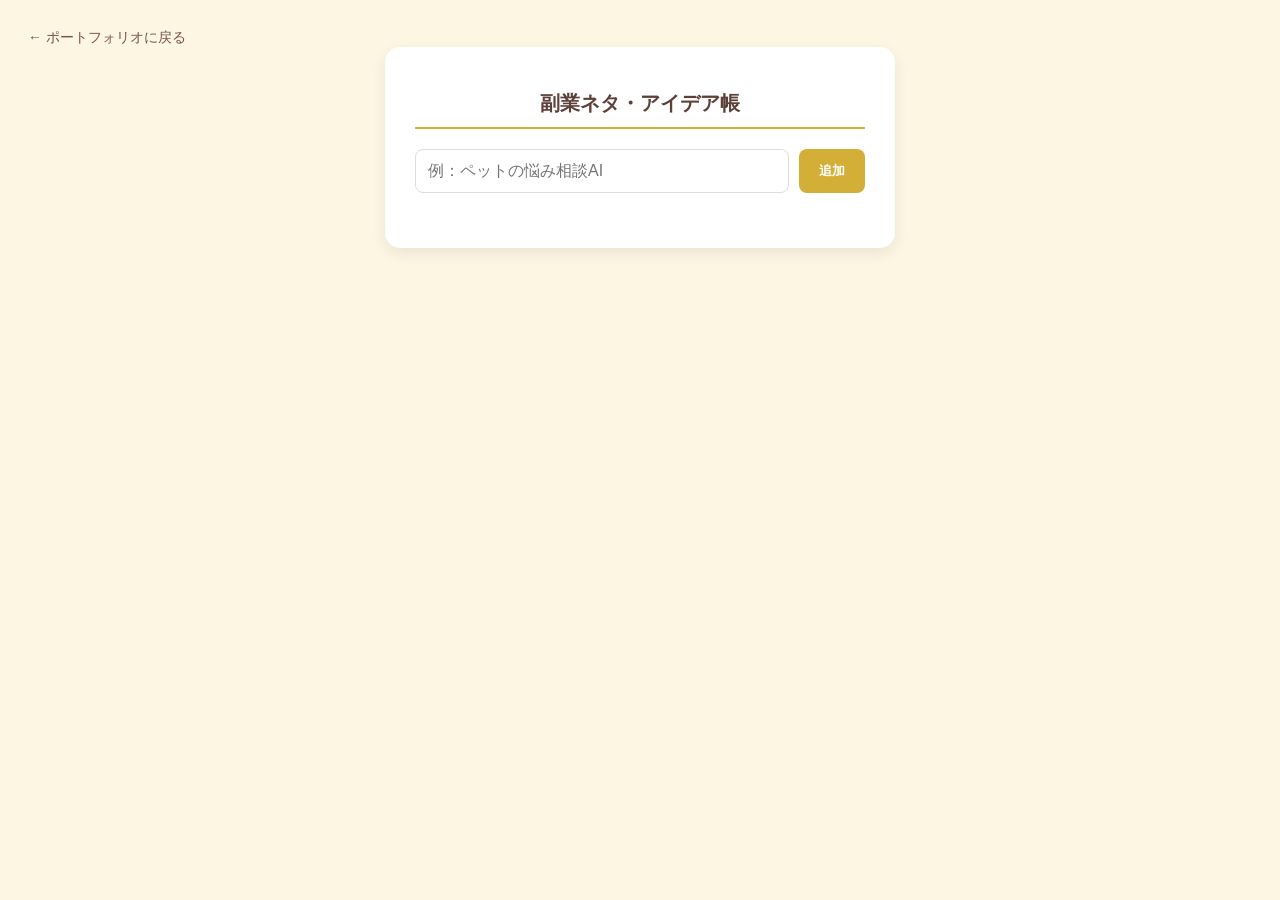
==== idea.html @ 679b63da "Add files via upload" ====
<!DOCTYPE html>
<html lang="ja">
<head>
    <meta charset="UTF-8">
    <title>副業ネタ・アイデア帳</title>
    <style>
        body { font-family: sans-serif; padding: 20px; background: #fdf6e3; color: #5d4037; }
        .container { max-width: 450px; margin: auto; background: white; padding: 30px; border-radius: 15px; box-shadow: 0 5px 15px rgba(0,0,0,0.08); }
        h1 { font-size: 20px; text-align: center; border-bottom: 2px solid #d3af37; padding-bottom: 10px; }
        .input-group { display: flex; gap: 10px; margin-top: 20px; }
        input { flex-grow: 1; padding: 12px; border: 1px solid #ddd; border-radius: 8px; font-size: 16px; }
        .add-btn { padding: 10px 20px; background: #d3af37; color: white; border: none; border-radius: 8px; cursor: pointer; font-weight: bold; }
        .idea-list { margin-top: 25px; }
        .idea-item { background: #fff9c4; padding: 15px; margin-bottom: 10px; border-radius: 8px; display: flex; justify-content: space-between; align-items: center; border-left: 5px solid #fbc02d; animation: fadeIn 0.5s; }
        .delete-btn { background: #e74c3c; color: white; border: none; border-radius: 5px; padding: 5px 10px; cursor: pointer; font-size: 12px; }
        @keyframes fadeIn { from { opacity: 0; transform: translateY(10px); } to { opacity: 1; transform: translateY(0); } }
    </style>
</head>
<body>

<a href="portfolio.html" style="text-decoration:none; color:#795548; font-size: 14px;">← ポートフォリオに戻る</a>

<div class="container">
    <h1>副業ネタ・アイデア帳</h1>
    
    <div class="input-group">
        <input type="text" id="ideaInput" placeholder="例：ペットの悩み相談AI">
        <button class="add-btn" onclick="addIdea()">追加</button>
    </div>

    <div id="ideaList" class="idea-list">
        </div>
</div>

<script>
function addIdea() {
    const input = document.getElementById('ideaInput');
    const list = document.getElementById('ideaList');
    
    if (input.value.trim() === "") return;

    // 1. 新しいアイデアの「カード」を作成
    const div = document.createElement('div');
    div.className = 'idea-item';
    
    // 2. カードの中身（文字と削除ボタン）を作る
    div.innerHTML = `
        <span>${input.value}</span>
        <button class="delete-btn" onclick="this.parentElement.remove()">削除</button>
    `;

    // 3. リストの一番上に追加する
    list.prepend(div);

    // 4. 入力欄を空にする
    input.value = "";
}
</script>

</body>
</html>
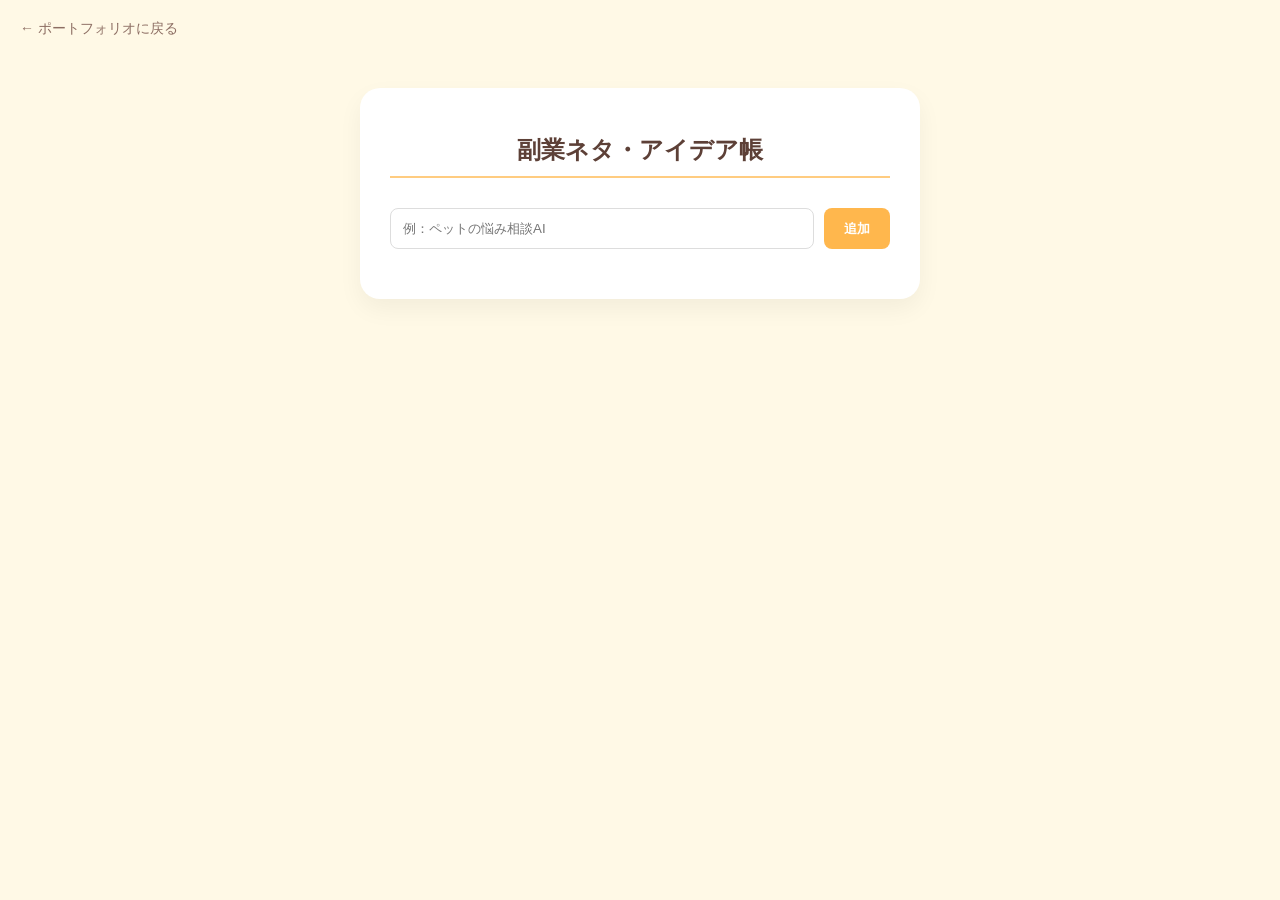
==== commit fbf2f8d1: "Update idea.html" ====
--- a/idea.html
+++ b/idea.html
@@ -4,58 +4,78 @@
     <meta charset="UTF-8">
     <title>副業ネタ・アイデア帳</title>
     <style>
-        body { font-family: sans-serif; padding: 20px; background: #fdf6e3; color: #5d4037; }
-        .container { max-width: 450px; margin: auto; background: white; padding: 30px; border-radius: 15px; box-shadow: 0 5px 15px rgba(0,0,0,0.08); }
-        h1 { font-size: 20px; text-align: center; border-bottom: 2px solid #d3af37; padding-bottom: 10px; }
-        .input-group { display: flex; gap: 10px; margin-top: 20px; }
-        input { flex-grow: 1; padding: 12px; border: 1px solid #ddd; border-radius: 8px; font-size: 16px; }
-        .add-btn { padding: 10px 20px; background: #d3af37; color: white; border: none; border-radius: 8px; cursor: pointer; font-weight: bold; }
-        .idea-list { margin-top: 25px; }
-        .idea-item { background: #fff9c4; padding: 15px; margin-bottom: 10px; border-radius: 8px; display: flex; justify-content: space-between; align-items: center; border-left: 5px solid #fbc02d; animation: fadeIn 0.5s; }
-        .delete-btn { background: #e74c3c; color: white; border: none; border-radius: 5px; padding: 5px 10px; cursor: pointer; font-size: 12px; }
-        @keyframes fadeIn { from { opacity: 0; transform: translateY(10px); } to { opacity: 1; transform: translateY(0); } }
+        body { font-family: sans-serif; background-color: #fff9e6; margin: 0; padding: 20px; color: #5d4037; }
+        .container { max-width: 500px; margin: 50px auto; background: white; padding: 30px; border-radius: 20px; box-shadow: 0 10px 25px rgba(0,0,0,0.05); }
+        h1 { text-align: center; font-size: 24px; margin-bottom: 30px; border-bottom: 2px solid #ffcc80; padding-bottom: 10px; }
+        .input-group { display: flex; gap: 10px; margin-bottom: 20px; }
+        input { flex-grow: 1; padding: 12px; border: 1px solid #ddd; border-radius: 8px; outline: none; }
+        .btn-add { background-color: #ffb74d; color: white; border: none; padding: 10px 20px; border-radius: 8px; cursor: pointer; font-weight: bold; }
+        .idea-list { list-style: none; padding: 0; }
+        .idea-item { display: flex; justify-content: space-between; align-items: center; padding: 12px; border-bottom: 1px solid #eee; background: #fff; margin-bottom: 5px; border-radius: 5px; }
+        .btn-del { background-color: #ef5350; color: white; border: none; padding: 5px 10px; border-radius: 5px; cursor: pointer; font-size: 12px; }
+        .back-link { display: block; margin-bottom: 20px; text-decoration: none; color: #8d6e63; font-size: 14px; }
     </style>
 </head>
 <body>
 
-<a href="portfolio.html" style="text-decoration:none; color:#795548; font-size: 14px;">← ポートフォリオに戻る</a>
+<a href="portfolio.html" class="back-link">← ポートフォリオに戻る</a>
 
 <div class="container">
     <h1>副業ネタ・アイデア帳</h1>
-    
     <div class="input-group">
         <input type="text" id="ideaInput" placeholder="例：ペットの悩み相談AI">
-        <button class="add-btn" onclick="addIdea()">追加</button>
+        <button class="btn-add" onclick="addIdea()">追加</button>
     </div>
-
-    <div id="ideaList" class="idea-list">
-        </div>
+    <ul id="ideaList" class="idea-list"></ul>
 </div>
 
 <script>
-function addIdea() {
-    const input = document.getElementById('ideaInput');
-    const list = document.getElementById('ideaList');
-    
-    if (input.value.trim() === "") return;
+    // 1. 画面を開いた時に保存されたデータを読み込む
+    window.onload = function() {
+        const savedIdeas = JSON.parse(localStorage.getItem('myIdeas')) || [];
+        savedIdeas.forEach(idea => displayIdea(idea));
+    };
 
-    // 1. 新しいアイデアの「カード」を作成
-    const div = document.createElement('div');
-    div.className = 'idea-item';
-    
-    // 2. カードの中身（文字と削除ボタン）を作る
-    div.innerHTML = `
-        <span>${input.value}</span>
-        <button class="delete-btn" onclick="this.parentElement.remove()">削除</button>
-    `;
+    // 2. アイデアを追加する
+    function addIdea() {
+        const input = document.getElementById('ideaInput');
+        const text = input.value.trim();
+        if (text === "") return;
 
-    // 3. リストの一番上に追加する
-    list.prepend(div);
+        displayIdea(text);
+        saveIdea(text);
+        input.value = "";
+    }
 
-    // 4. 入力欄を空にする
-    input.value = "";
-}
+    // 3. 画面に表示する
+    function displayIdea(text) {
+        const list = document.getElementById('ideaList');
+        const li = document.createElement('li');
+        li.className = 'idea-item';
+        li.innerHTML = `
+            <span>${text}</span>
+            <button class="btn-del" onclick="removeIdea(this, '${text}')">削除</button>
+        `;
+        list.appendChild(li);
+    }
+
+    // 4. ブラウザに保存する
+    function saveIdea(text) {
+        const savedIdeas = JSON.parse(localStorage.getItem('myIdeas')) || [];
+        savedIdeas.push(text);
+        localStorage.setItem('myIdeas', JSON.stringify(savedIdeas));
+    }
+
+    // 5. データを削除する
+    function removeIdea(button, text) {
+        // 画面から消す
+        button.parentElement.remove();
+        // 保存データから消す
+        let savedIdeas = JSON.parse(localStorage.getItem('myIdeas')) || [];
+        savedIdeas = savedIdeas.filter(idea => idea !== text);
+        localStorage.setItem('myIdeas', JSON.stringify(savedIdeas));
+    }
 </script>
 
 </body>
-</html>+</html>
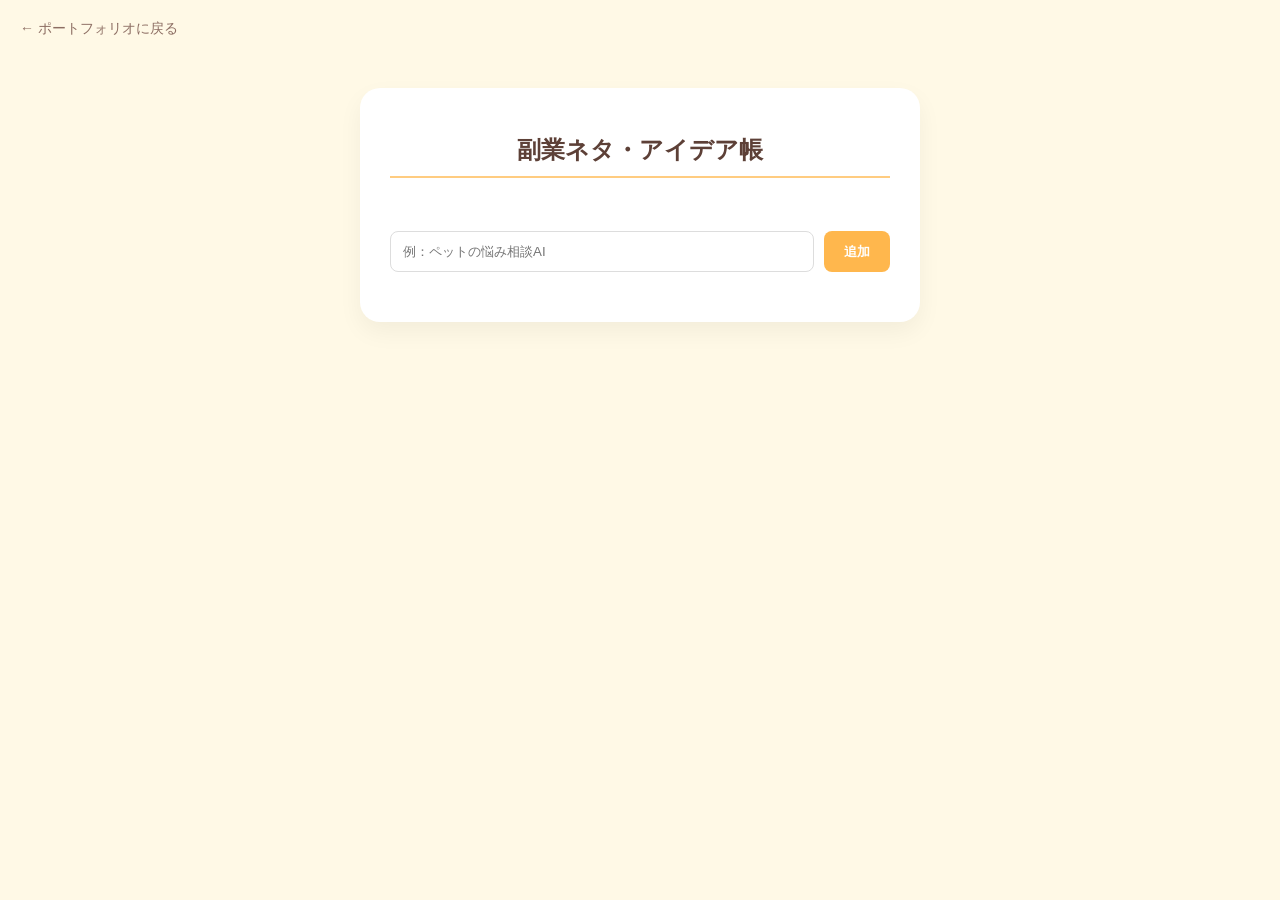
==== commit d4a4c56a: "Update idea.html" ====
--- a/idea.html
+++ b/idea.html
@@ -7,8 +7,16 @@
         body { font-family: sans-serif; background-color: #fff9e6; margin: 0; padding: 20px; color: #5d4037; }
         .container { max-width: 500px; margin: 50px auto; background: white; padding: 30px; border-radius: 20px; box-shadow: 0 10px 25px rgba(0,0,0,0.05); }
         h1 { text-align: center; font-size: 24px; margin-bottom: 30px; border-bottom: 2px solid #ffcc80; padding-bottom: 10px; }
-        .input-group { display: flex; gap: 10px; margin-bottom: 20px; }
-        input { flex-grow: 1; padding: 12px; border: 1px solid #ddd; border-radius: 8px; outline: none; }
+        .input-group { display: flex; flex-direction: column; gap: 5px; margin-bottom: 20px; }
+        .input-row { display: flex; gap: 10px; }
+        input { flex-grow: 1; padding: 12px; border: 1px solid #ddd; border-radius: 8px; outline: none; transition: 0.2s; }
+        
+        /* エラー時の入力枠 */
+        input.error { border: 2px solid #ef5350; background-color: #ffebee; }
+        
+        /* エラーメッセージ */
+        #errorMsg { color: #ef5350; font-size: 12px; height: 18px; font-weight: bold; }
+
         .btn-add { background-color: #ffb74d; color: white; border: none; padding: 10px 20px; border-radius: 8px; cursor: pointer; font-weight: bold; }
         .idea-list { list-style: none; padding: 0; }
         .idea-item { display: flex; justify-content: space-between; align-items: center; padding: 12px; border-bottom: 1px solid #eee; background: #fff; margin-bottom: 5px; border-radius: 5px; }
@@ -23,31 +31,41 @@
 <div class="container">
     <h1>副業ネタ・アイデア帳</h1>
     <div class="input-group">
-        <input type="text" id="ideaInput" placeholder="例：ペットの悩み相談AI">
-        <button class="btn-add" onclick="addIdea()">追加</button>
+        <div id="errorMsg"></div> <div class="input-row">
+            <input type="text" id="ideaInput" placeholder="例：ペットの悩み相談AI">
+            <button class="btn-add" onclick="addIdea()">追加</button>
+        </div>
     </div>
     <ul id="ideaList" class="idea-list"></ul>
 </div>
 
 <script>
-    // 1. 画面を開いた時に保存されたデータを読み込む
     window.onload = function() {
         const savedIdeas = JSON.parse(localStorage.getItem('myIdeas')) || [];
         savedIdeas.forEach(idea => displayIdea(idea));
     };
 
-    // 2. アイデアを追加する
     function addIdea() {
         const input = document.getElementById('ideaInput');
+        const errorMsg = document.getElementById('errorMsg');
         const text = input.value.trim();
-        if (text === "") return;
+
+        // 【バリデーション機能】空っぽなら警告を出す
+        if (text === "") {
+            input.classList.add('error'); // 枠を赤くする
+            errorMsg.innerText = "⚠️ アイデアを入力してください"; // 文字を出す
+            return; // 処理を中断する
+        }
+
+        // 入力があった場合はエラー表示を消す
+        input.classList.remove('error');
+        errorMsg.innerText = "";
 
         displayIdea(text);
         saveIdea(text);
         input.value = "";
     }
 
-    // 3. 画面に表示する
     function displayIdea(text) {
         const list = document.getElementById('ideaList');
         const li = document.createElement('li');
@@ -59,23 +77,14 @@
         list.appendChild(li);
     }
 
-    // 4. ブラウザに保存する
     function saveIdea(text) {
         const savedIdeas = JSON.parse(localStorage.getItem('myIdeas')) || [];
         savedIdeas.push(text);
         localStorage.setItem('myIdeas', JSON.stringify(savedIdeas));
     }
 
-    // 5. データを削除する
     function removeIdea(button, text) {
-        // 画面から消す
         button.parentElement.remove();
-        // 保存データから消す
         let savedIdeas = JSON.parse(localStorage.getItem('myIdeas')) || [];
         savedIdeas = savedIdeas.filter(idea => idea !== text);
-        localStorage.setItem('myIdeas', JSON.stringify(savedIdeas));
-    }
-</script>
-
-</body>
-</html>
+        localStorage.setItem('my
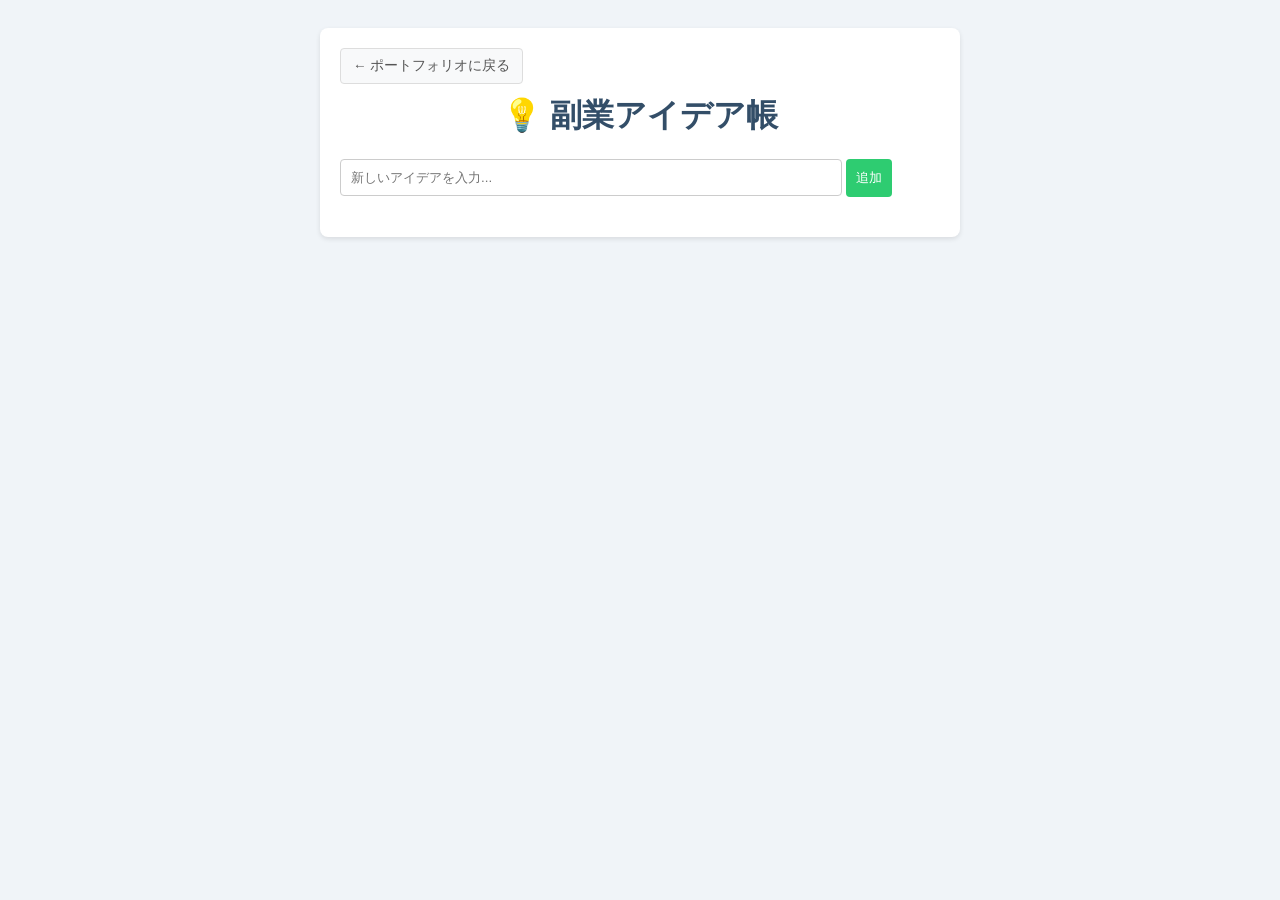
==== commit 9f480cb0: "Update idea.html" ====
--- a/idea.html
+++ b/idea.html
@@ -2,89 +2,42 @@
 <html lang="ja">
 <head>
     <meta charset="UTF-8">
-    <title>副業ネタ・アイデア帳</title>
+    <meta name="viewport" content="width=device-width, initial-scale=1.0">
+    <title>副業アイデア帳</title>
     <style>
-        body { font-family: sans-serif; background-color: #fff9e6; margin: 0; padding: 20px; color: #5d4037; }
-        .container { max-width: 500px; margin: 50px auto; background: white; padding: 30px; border-radius: 20px; box-shadow: 0 10px 25px rgba(0,0,0,0.05); }
-        h1 { text-align: center; font-size: 24px; margin-bottom: 30px; border-bottom: 2px solid #ffcc80; padding-bottom: 10px; }
-        .input-group { display: flex; flex-direction: column; gap: 5px; margin-bottom: 20px; }
-        .input-row { display: flex; gap: 10px; }
-        input { flex-grow: 1; padding: 12px; border: 1px solid #ddd; border-radius: 8px; outline: none; transition: 0.2s; }
-        
-        /* エラー時の入力枠 */
-        input.error { border: 2px solid #ef5350; background-color: #ffebee; }
-        
-        /* エラーメッセージ */
-        #errorMsg { color: #ef5350; font-size: 12px; height: 18px; font-weight: bold; }
-
-        .btn-add { background-color: #ffb74d; color: white; border: none; padding: 10px 20px; border-radius: 8px; cursor: pointer; font-weight: bold; }
-        .idea-list { list-style: none; padding: 0; }
-        .idea-item { display: flex; justify-content: space-between; align-items: center; padding: 12px; border-bottom: 1px solid #eee; background: #fff; margin-bottom: 5px; border-radius: 5px; }
-        .btn-del { background-color: #ef5350; color: white; border: none; padding: 5px 10px; border-radius: 5px; cursor: pointer; font-size: 12px; }
-        .back-link { display: block; margin-bottom: 20px; text-decoration: none; color: #8d6e63; font-size: 14px; }
+        body { font-family: sans-serif; padding: 20px; background-color: #f0f4f8; }
+        .container { max-width: 600px; margin: 0 auto; background: #fff; padding: 20px; border-radius: 8px; box-shadow: 0 2px 5px rgba(0,0,0,0.1); }
+        h1 { text-align: center; color: #334e68; margin-top: 10px; }
+        .back-link { display: inline-block; padding: 8px 12px; background-color: #f8f9fa; color: #555; text-decoration: none; border: 1px solid #ddd; border-radius: 4px; font-size: 0.85rem; }
+        input { width: 80%; padding: 10px; border: 1px solid #ccc; border-radius: 4px; }
+        button { padding: 10px; background: #2ecc71; color: white; border: none; border-radius: 4px; cursor: pointer; }
+        ul { list-style: none; padding: 0; margin-top: 20px; }
+        li { background: #f9f9f9; padding: 10px; border-bottom: 1px solid #eee; display: flex; justify-content: space-between; }
+        .delete-btn { background: #e74c3c; padding: 5px; font-size: 0.8rem; }
     </style>
 </head>
 <body>
+    <div class="container">
+        <a href="portfolio.html" class="back-link">← ポートフォリオに戻る</a>
+        <h1>💡 副業アイデア帳</h1>
+        <input type="text" id="ideaInput" placeholder="新しいアイデアを入力...">
+        <button id="addBtn">追加</button>
+        <ul id="ideaList"></ul>
+    </div>
+    <script>
+        const input = document.getElementById('ideaInput');
+        const addBtn = document.getElementById('addBtn');
+        const list = document.getElementById('ideaList');
 
-<a href="portfolio.html" class="back-link">← ポートフォリオに戻る</a>
-
-<div class="container">
-    <h1>副業ネタ・アイデア帳</h1>
-    <div class="input-group">
-        <div id="errorMsg"></div> <div class="input-row">
-            <input type="text" id="ideaInput" placeholder="例：ペットの悩み相談AI">
-            <button class="btn-add" onclick="addIdea()">追加</button>
-        </div>
-    </div>
-    <ul id="ideaList" class="idea-list"></ul>
-</div>
-
-<script>
-    window.onload = function() {
-        const savedIdeas = JSON.parse(localStorage.getItem('myIdeas')) || [];
-        savedIdeas.forEach(idea => displayIdea(idea));
-    };
-
-    function addIdea() {
-        const input = document.getElementById('ideaInput');
-        const errorMsg = document.getElementById('errorMsg');
-        const text = input.value.trim();
-
-        // 【バリデーション機能】空っぽなら警告を出す
-        if (text === "") {
-            input.classList.add('error'); // 枠を赤くする
-            errorMsg.innerText = "⚠️ アイデアを入力してください"; // 文字を出す
-            return; // 処理を中断する
-        }
-
-        // 入力があった場合はエラー表示を消す
-        input.classList.remove('error');
-        errorMsg.innerText = "";
-
-        displayIdea(text);
-        saveIdea(text);
-        input.value = "";
-    }
-
-    function displayIdea(text) {
-        const list = document.getElementById('ideaList');
-        const li = document.createElement('li');
-        li.className = 'idea-item';
-        li.innerHTML = `
-            <span>${text}</span>
-            <button class="btn-del" onclick="removeIdea(this, '${text}')">削除</button>
-        `;
-        list.appendChild(li);
-    }
-
-    function saveIdea(text) {
-        const savedIdeas = JSON.parse(localStorage.getItem('myIdeas')) || [];
-        savedIdeas.push(text);
-        localStorage.setItem('myIdeas', JSON.stringify(savedIdeas));
-    }
-
-    function removeIdea(button, text) {
-        button.parentElement.remove();
-        let savedIdeas = JSON.parse(localStorage.getItem('myIdeas')) || [];
-        savedIdeas = savedIdeas.filter(idea => idea !== text);
-        localStorage.setItem('my
+        addBtn.addEventListener('click', () => {
+            const val = input.value.trim();
+            if (!val) { input.style.borderColor = 'red'; alert('⚠️ アイデアを入力してください'); return; }
+            input.style.borderColor = '#ccc';
+            const li = document.createElement('li');
+            li.innerHTML = `${val} <button class="delete-btn" onclick="this.parentElement.remove()">削除</button>`;
+            list.appendChild(li);
+            input.value = '';
+        });
+    </script>
+</body>
+</html>
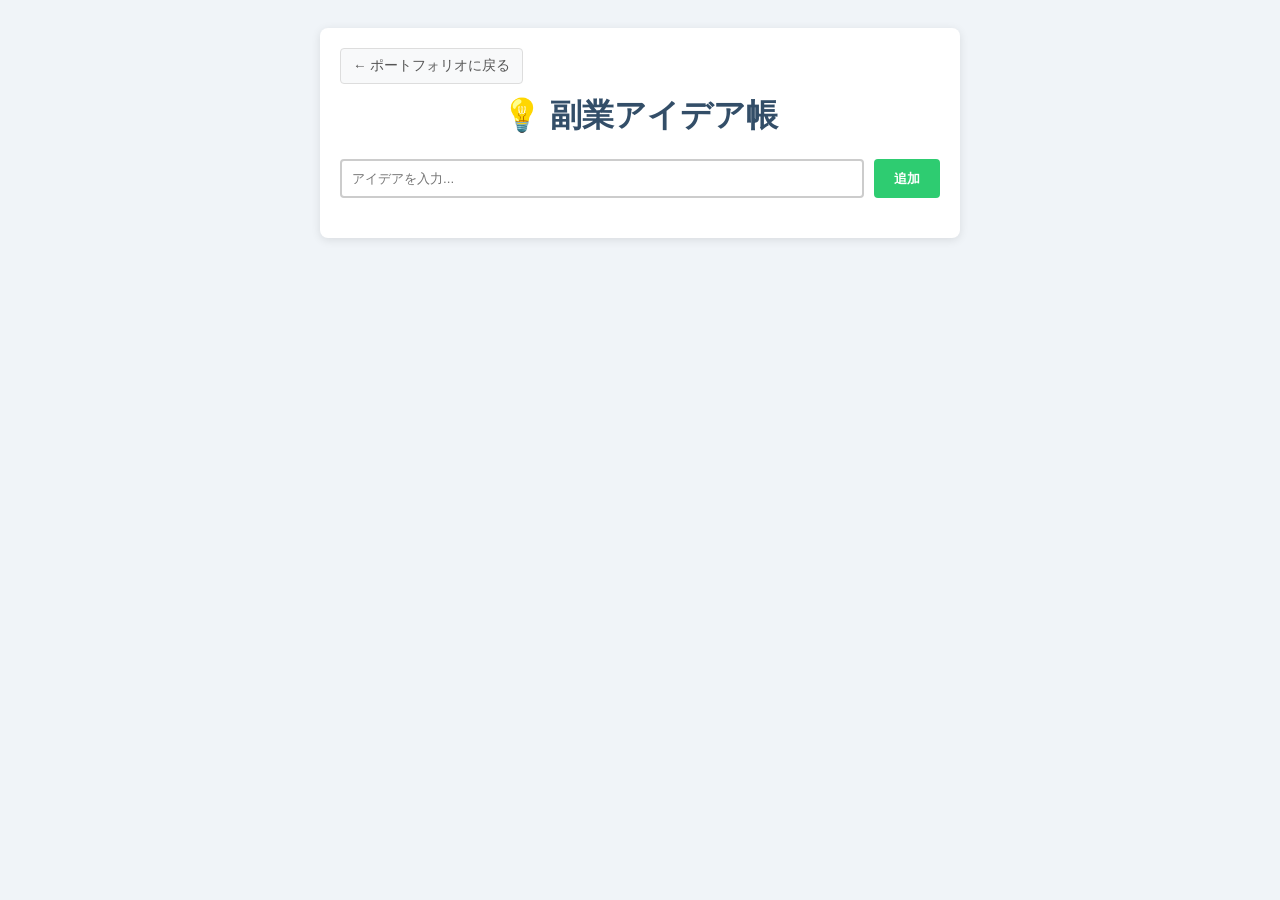
==== commit 0eb63752: "Update idea.html" ====
--- a/idea.html
+++ b/idea.html
@@ -6,35 +6,40 @@
     <title>副業アイデア帳</title>
     <style>
         body { font-family: sans-serif; padding: 20px; background-color: #f0f4f8; }
-        .container { max-width: 600px; margin: 0 auto; background: #fff; padding: 20px; border-radius: 8px; box-shadow: 0 2px 5px rgba(0,0,0,0.1); }
+        .container { max-width: 600px; margin: 0 auto; background: #fff; padding: 20px; border-radius: 8px; box-shadow: 0 2px 10px rgba(0,0,0,0.1); }
         h1 { text-align: center; color: #334e68; margin-top: 10px; }
         .back-link { display: inline-block; padding: 8px 12px; background-color: #f8f9fa; color: #555; text-decoration: none; border: 1px solid #ddd; border-radius: 4px; font-size: 0.85rem; }
-        input { width: 80%; padding: 10px; border: 1px solid #ccc; border-radius: 4px; }
-        button { padding: 10px; background: #2ecc71; color: white; border: none; border-radius: 4px; cursor: pointer; }
+        .input-area { display: flex; gap: 10px; margin-top: 20px; }
+        input { flex-grow: 1; padding: 10px; border: 2px solid #ccc; border-radius: 4px; outline: none; }
+        input.error { border-color: #ef5350; background-color: #fffde7; }
+        button#addBtn { padding: 10px 20px; background: #2ecc71; color: white; border: none; border-radius: 4px; cursor: pointer; font-weight: bold; }
+        #errorMsg { color: #ef5350; font-size: 0.85rem; margin-top: 5px; display: none; }
         ul { list-style: none; padding: 0; margin-top: 20px; }
-        li { background: #f9f9f9; padding: 10px; border-bottom: 1px solid #eee; display: flex; justify-content: space-between; }
-        .delete-btn { background: #e74c3c; padding: 5px; font-size: 0.8rem; }
+        li { background: #f9f9f9; padding: 12px; border-bottom: 1px solid #eee; display: flex; justify-content: space-between; border-radius: 4px; margin-bottom: 5px; }
+        .delete-btn { background: #e74c3c; color: white; border: none; padding: 5px 10px; border-radius: 4px; cursor: pointer; }
     </style>
 </head>
 <body>
     <div class="container">
         <a href="portfolio.html" class="back-link">← ポートフォリオに戻る</a>
         <h1>💡 副業アイデア帳</h1>
-        <input type="text" id="ideaInput" placeholder="新しいアイデアを入力...">
-        <button id="addBtn">追加</button>
+        <div class="input-area">
+            <input type="text" id="ideaInput" placeholder="アイデアを入力...">
+            <button id="addBtn">追加</button>
+        </div>
+        <div id="errorMsg">⚠️ アイデアを入力してください</div>
         <ul id="ideaList"></ul>
     </div>
     <script>
         const input = document.getElementById('ideaInput');
-        const addBtn = document.getElementById('addBtn');
         const list = document.getElementById('ideaList');
-
-        addBtn.addEventListener('click', () => {
+        const errorMsg = document.getElementById('errorMsg');
+        document.getElementById('addBtn').addEventListener('click', () => {
             const val = input.value.trim();
-            if (!val) { input.style.borderColor = 'red'; alert('⚠️ アイデアを入力してください'); return; }
-            input.style.borderColor = '#ccc';
+            if (!val) { input.classList.add('error'); errorMsg.style.display = 'block'; return; }
+            input.classList.remove('error'); errorMsg.style.display = 'none';
             const li = document.createElement('li');
-            li.innerHTML = `${val} <button class="delete-btn" onclick="this.parentElement.remove()">削除</button>`;
+            li.innerHTML = `<span>${val}</span><button class="delete-btn" onclick="this.parentElement.remove()">削除</button>`;
             list.appendChild(li);
             input.value = '';
         });
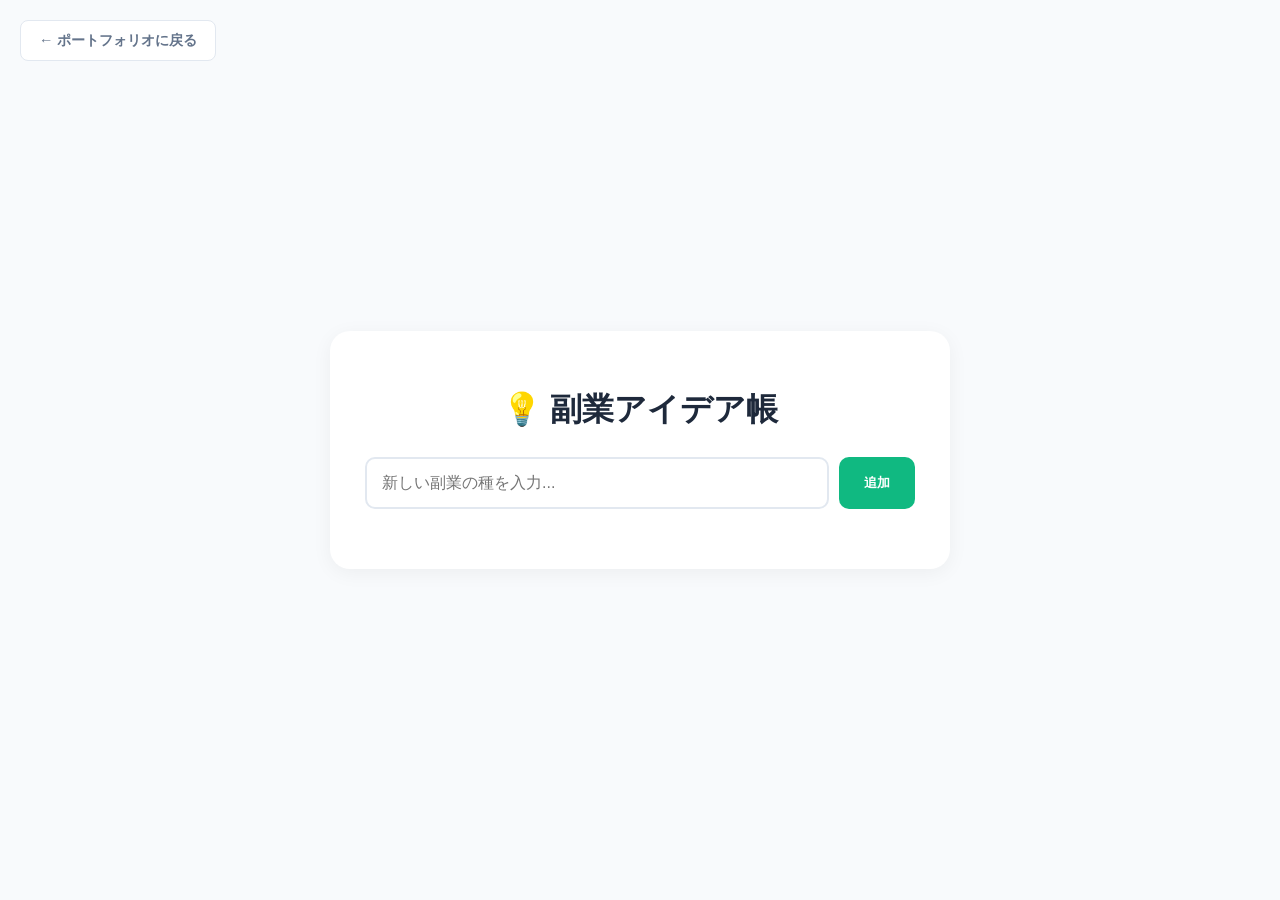
==== commit d0569f3c: "Update idea.html" ====
--- a/idea.html
+++ b/idea.html
@@ -5,41 +5,38 @@
     <meta name="viewport" content="width=device-width, initial-scale=1.0">
     <title>副業アイデア帳</title>
     <style>
-        body { font-family: sans-serif; padding: 20px; background-color: #f0f4f8; }
-        .container { max-width: 600px; margin: 0 auto; background: #fff; padding: 20px; border-radius: 8px; box-shadow: 0 2px 10px rgba(0,0,0,0.1); }
-        h1 { text-align: center; color: #334e68; margin-top: 10px; }
-        .back-link { display: inline-block; padding: 8px 12px; background-color: #f8f9fa; color: #555; text-decoration: none; border: 1px solid #ddd; border-radius: 4px; font-size: 0.85rem; }
-        .input-area { display: flex; gap: 10px; margin-top: 20px; }
-        input { flex-grow: 1; padding: 10px; border: 2px solid #ccc; border-radius: 4px; outline: none; }
-        input.error { border-color: #ef5350; background-color: #fffde7; }
-        button#addBtn { padding: 10px 20px; background: #2ecc71; color: white; border: none; border-radius: 4px; cursor: pointer; font-weight: bold; }
-        #errorMsg { color: #ef5350; font-size: 0.85rem; margin-top: 5px; display: none; }
-        ul { list-style: none; padding: 0; margin-top: 20px; }
-        li { background: #f9f9f9; padding: 12px; border-bottom: 1px solid #eee; display: flex; justify-content: space-between; border-radius: 4px; margin-bottom: 5px; }
-        .delete-btn { background: #e74c3c; color: white; border: none; padding: 5px 10px; border-radius: 4px; cursor: pointer; }
+        body { font-family: sans-serif; background-color: #f8fafc; margin: 0; display: flex; justify-content: center; align-items: center; min-height: 100vh; }
+        .back-link { position: absolute; top: 20px; left: 20px; padding: 10px 18px; background-color: #fff; border: 1px solid #e2e8f0; border-radius: 8px; color: #64748b; text-decoration: none; font-size: 0.9rem; font-weight: bold; }
+        .container { width: 95%; max-width: 550px; background: #fff; padding: 35px; border-radius: 20px; box-shadow: 0 4px 20px rgba(0,0,0,0.05); }
+        h1 { text-align: center; color: #1e293b; margin-bottom: 25px; }
+        .input-group { display: flex; gap: 10px; }
+        input { flex: 1; padding: 15px; border: 2px solid #e2e8f0; border-radius: 10px; outline: none; font-size: 1rem; }
+        input.error { border-color: #f87171; background-color: #fef2f2; }
+        .add-btn { background: #10b981; color: white; border: none; padding: 15px 25px; border-radius: 10px; cursor: pointer; font-weight: bold; }
+        ul { list-style: none; padding: 0; margin-top: 25px; }
+        li { background: #f1f5f9; padding: 15px; border-radius: 10px; margin-bottom: 10px; display: flex; justify-content: space-between; align-items: center; box-shadow: 0 1px 2px rgba(0,0,0,0.05); }
+        .del-btn { background: #ef4444; color: white; border: none; padding: 8px 15px; border-radius: 8px; cursor: pointer; font-size: 0.85rem; }
     </style>
 </head>
 <body>
+    <a href="portfolio.html" class="back-link">← ポートフォリオに戻る</a>
     <div class="container">
-        <a href="portfolio.html" class="back-link">← ポートフォリオに戻る</a>
         <h1>💡 副業アイデア帳</h1>
-        <div class="input-area">
-            <input type="text" id="ideaInput" placeholder="アイデアを入力...">
-            <button id="addBtn">追加</button>
+        <div class="input-group">
+            <input type="text" id="ideaInput" placeholder="新しい副業の種を入力...">
+            <button class="add-btn" id="addBtn">追加</button>
         </div>
-        <div id="errorMsg">⚠️ アイデアを入力してください</div>
         <ul id="ideaList"></ul>
     </div>
     <script>
         const input = document.getElementById('ideaInput');
         const list = document.getElementById('ideaList');
-        const errorMsg = document.getElementById('errorMsg');
         document.getElementById('addBtn').addEventListener('click', () => {
             const val = input.value.trim();
-            if (!val) { input.classList.add('error'); errorMsg.style.display = 'block'; return; }
-            input.classList.remove('error'); errorMsg.style.display = 'none';
+            if (!val) { input.classList.add('error'); return; }
+            input.classList.remove('error');
             const li = document.createElement('li');
-            li.innerHTML = `<span>${val}</span><button class="delete-btn" onclick="this.parentElement.remove()">削除</button>`;
+            li.innerHTML = `<span>${val}</span><button class="del-btn" onclick="this.parentElement.remove()">削除</button>`;
             list.appendChild(li);
             input.value = '';
         });
